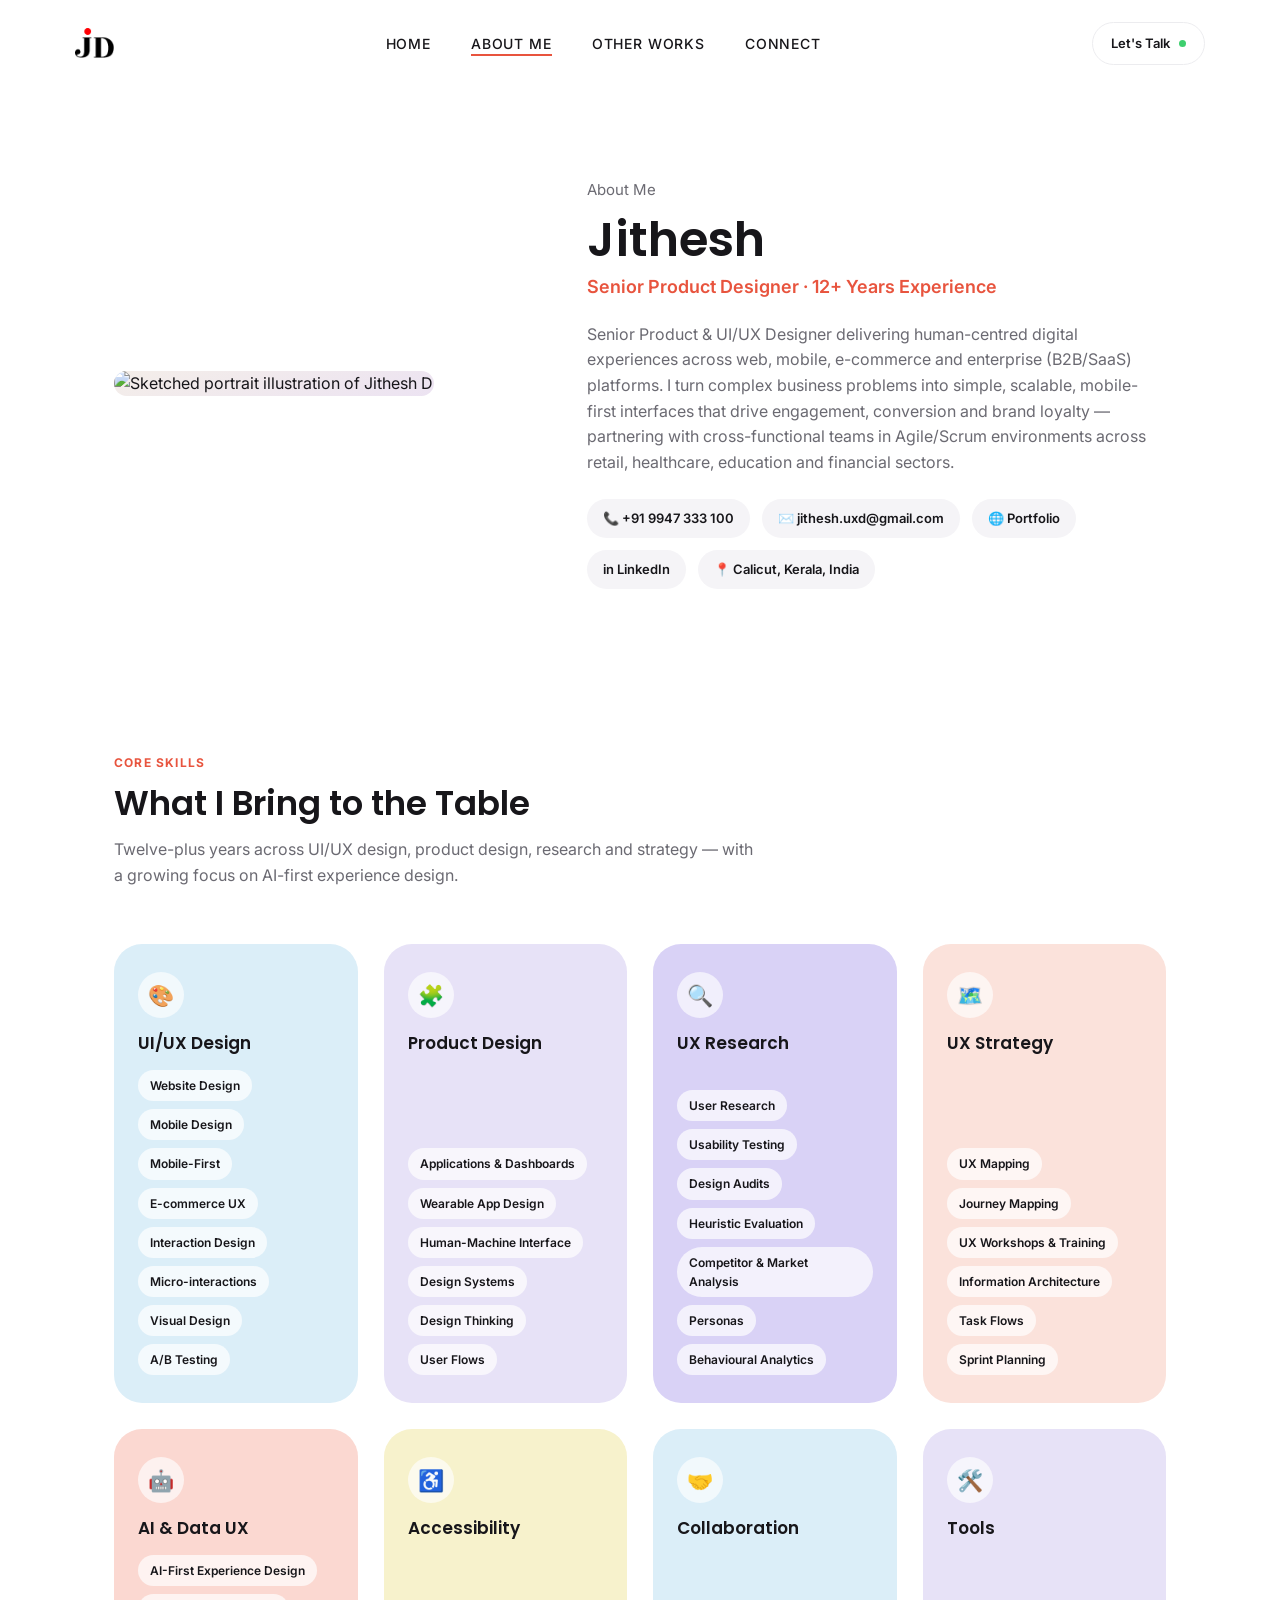
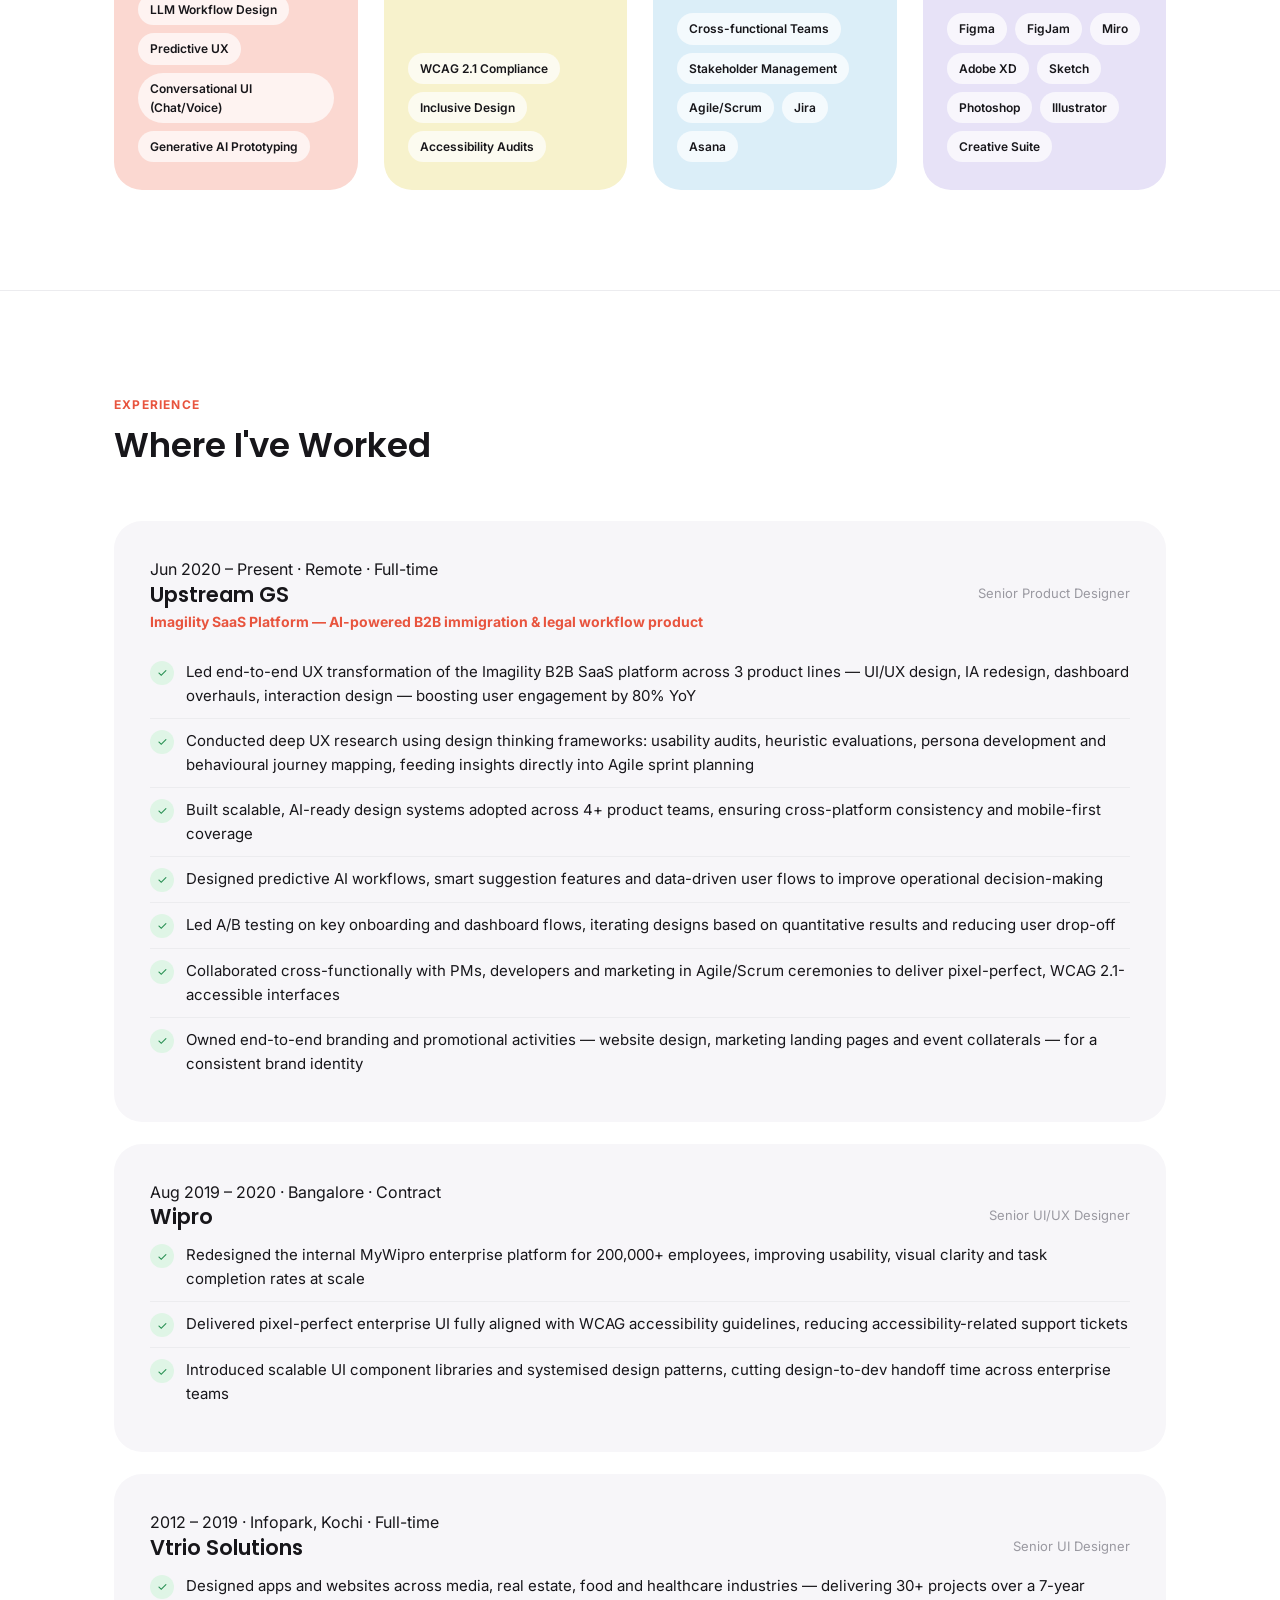
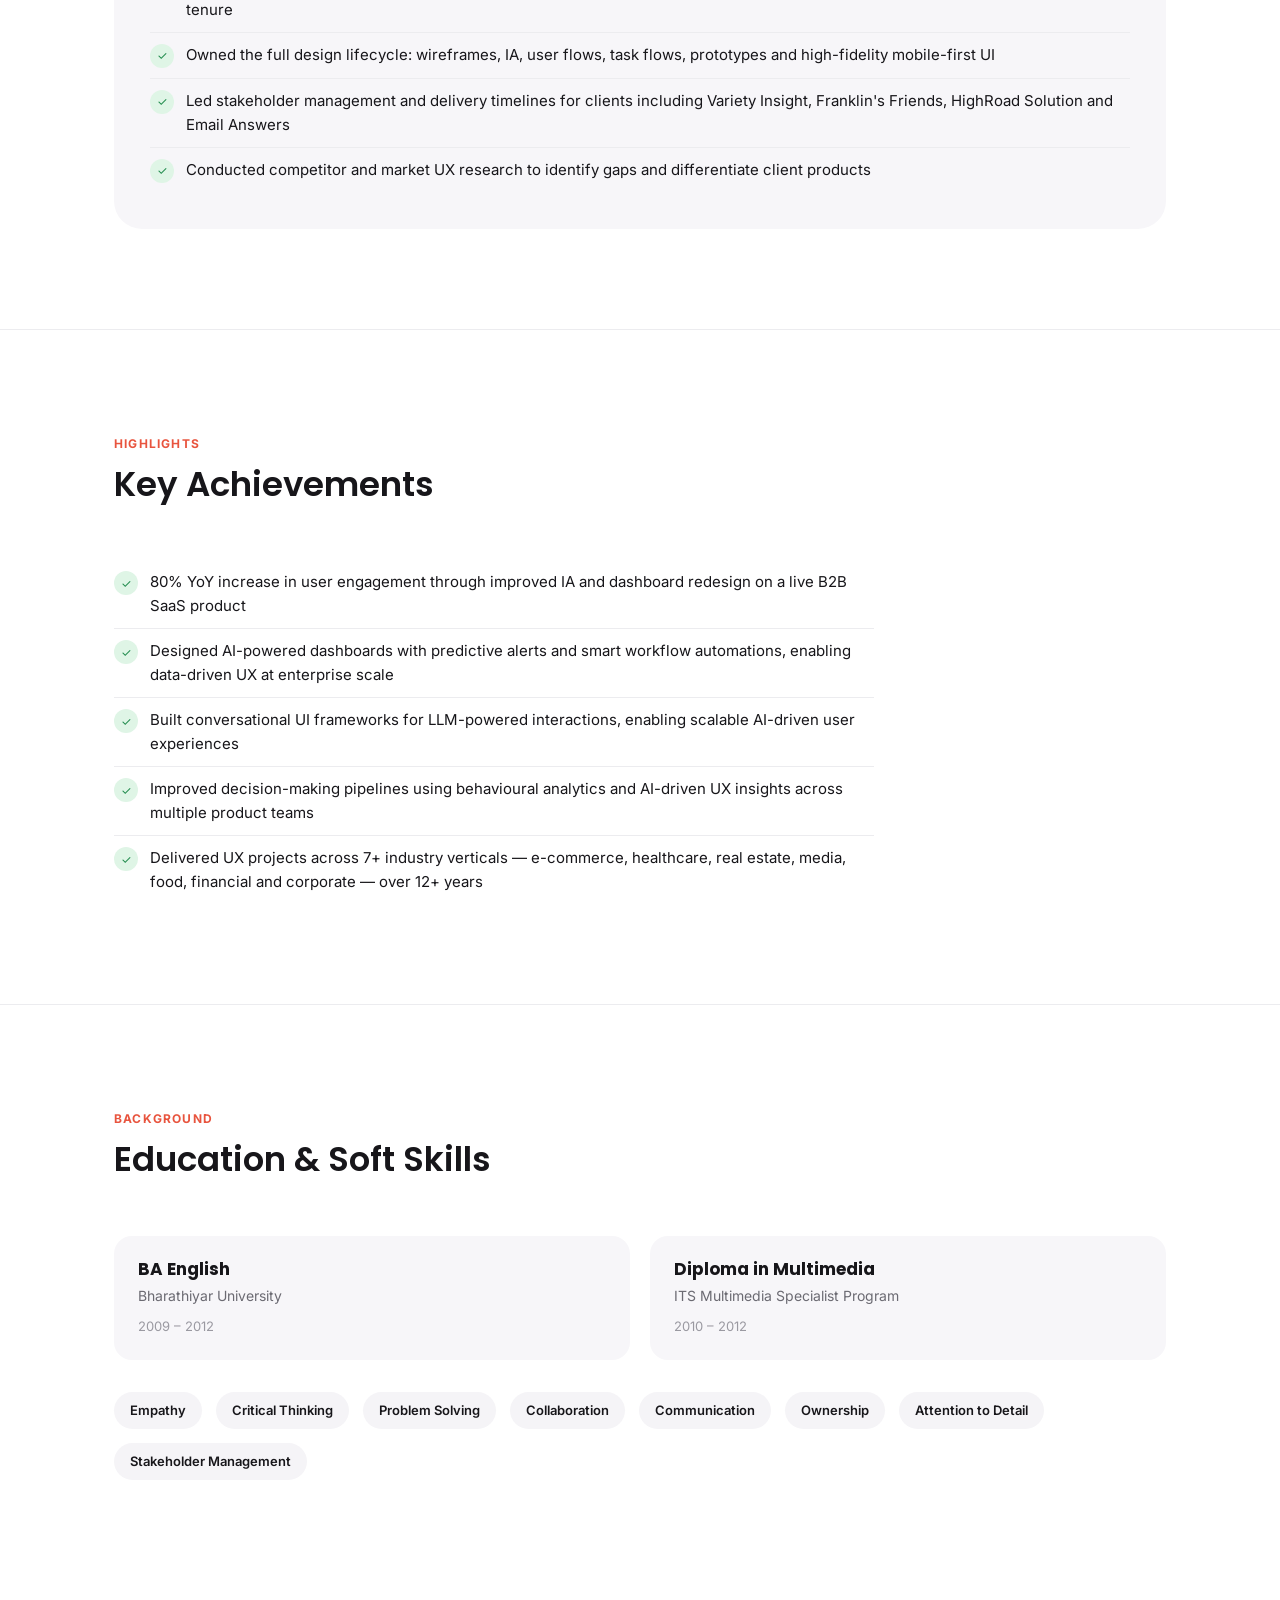
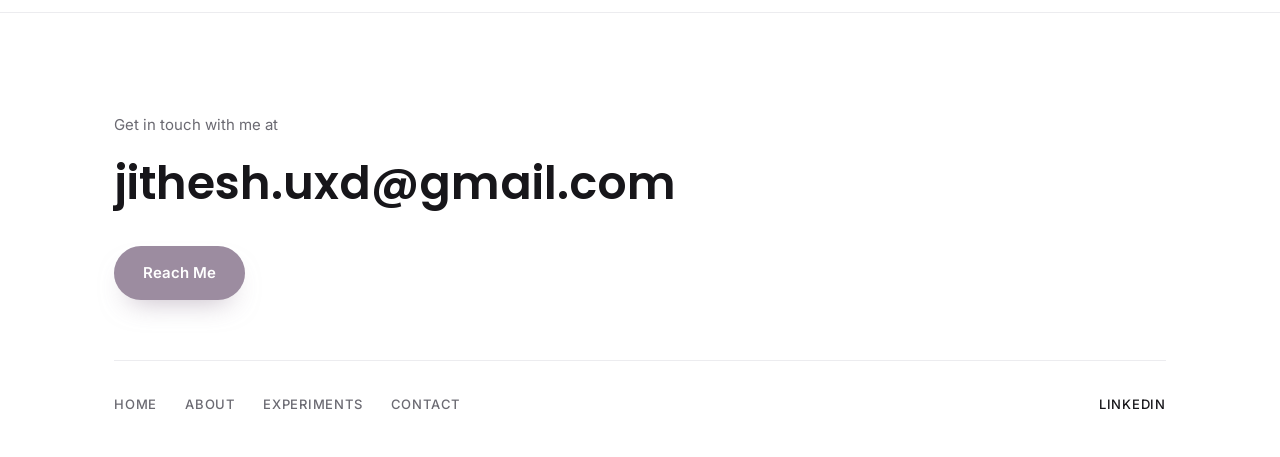
==== about.html @ ae7c5e62 "Add files via upload" ====
<!DOCTYPE html>
<html lang="en">
<head>
<meta charset="UTF-8">
<meta name="viewport" content="width=device-width, initial-scale=1.0">
<title>About Me — Jithesh D, Senior Product Designer</title>
<meta name="description" content="Jithesh D is a Senior Product & UI/UX Designer with 12+ years of experience across web, mobile, e-commerce and enterprise B2B/SaaS platforms.">
<link rel="stylesheet" href="css/style.css">
</head>
<body>

<header class="site-header">
  <div class="container header-inner">
    <a href="index.html" class="logo"><img src="images/logo.png" alt="JD — Jithesh D logo"></a>

  <nav aria-label="Primary">
      <ul class="nav-list">
        <li><a href="index.html">Home</a></li>
        <li><a href="about.html">About Me</a></li>
        <li><a href="other-projects.html">Other Works</a></li>
        <li><a href="contact.html">Connect</a></li>
      </ul>
    </nav>

    <div class="header-actions">
      <a href="index.html#contact" class="btn-talk">Let's Talk <span class="status-dot" aria-hidden="true"></span></a>
      <button class="nav-toggle" aria-label="Toggle menu" aria-expanded="false">
        <span></span><span></span><span></span>
      </button>
    </div>
  </div>
</header>

<main>

  <!-- About hero -->
  <section class="about-hero">
    <div class="container about-hero__inner">
      <div class="about-portrait reveal">
        <img src="https://i.postimg.cc/P5wJ7W6H/hero-bg.png" alt="Sketched portrait illustration of Jithesh D">
      </div>

      <div class="reveal">
        <p class="about-eyebrow">About Me</p>
        <h1 class="about-name">Jithesh</h1>
        <p class="about-role">Senior Product Designer · 12+ Years Experience</p>
        <p class="about-summary">Senior Product &amp; UI/UX Designer delivering human-centred digital experiences across web, mobile, e-commerce and enterprise (B2B/SaaS) platforms. I turn complex business problems into simple, scalable, mobile-first interfaces that drive engagement, conversion and brand loyalty — partnering with cross-functional teams in Agile/Scrum environments across retail, healthcare, education and financial sectors.</p>

        <div class="contact-pills">
          <a href="tel:+919947333100">📞 +91 9947 333 100</a>
          <a href="mailto:jithesh.uxd@gmail.com">✉️ jithesh.uxd@gmail.com</a>
          <a href="https://jitheshuxd.myportfolio.com" target="_blank" rel="noopener">🌐 Portfolio</a>
          <a href="https://linkedin.com/in/jithesh-product-designer" target="_blank" rel="noopener">in LinkedIn</a>
          <span>📍 Calicut, Kerala, India</span>
        </div>
      </div>
    </div>
  </section>

  <!-- Core skills -->
  <section class="section">
    <div class="container">
      <div class="section-head reveal">
        <span class="eyebrow">Core Skills</span>
        <h2 class="section-title">What I Bring to the Table</h2>
        <p class="section-desc">Twelve-plus years across UI/UX design, product design, research and strategy — with a growing focus on AI-first experience design.</p>
      </div>

      <div class="skills-grid reveal">
        <div class="skill-card card-blue">
          <span class="skill-icon" aria-hidden="true">🎨</span>
          <h4>UI/UX Design</h4>
          <ul>
            <li>Website Design</li><li>Mobile Design</li><li>Mobile-First</li><li>E-commerce UX</li><li>Interaction Design</li><li>Micro-interactions</li><li>Visual Design</li><li>A/B Testing</li>
          </ul>
        </div>
        <div class="skill-card card-lavender">
          <span class="skill-icon" aria-hidden="true">🧩</span>
          <h4>Product Design</h4>
          <ul>
            <li>Applications &amp; Dashboards</li><li>Wearable App Design</li><li>Human-Machine Interface</li><li>Design Systems</li><li>Design Thinking</li><li>User Flows</li>
          </ul>
        </div>
        <div class="skill-card card-purple">
          <span class="skill-icon" aria-hidden="true">🔍</span>
          <h4>UX Research</h4>
          <ul>
            <li>User Research</li><li>Usability Testing</li><li>Design Audits</li><li>Heuristic Evaluation</li><li>Competitor &amp; Market Analysis</li><li>Personas</li><li>Behavioural Analytics</li>
          </ul>
        </div>
        <div class="skill-card card-peach">
          <span class="skill-icon" aria-hidden="true">🗺️</span>
          <h4>UX Strategy</h4>
          <ul>
            <li>UX Mapping</li><li>Journey Mapping</li><li>UX Workshops &amp; Training</li><li>Information Architecture</li><li>Task Flows</li><li>Sprint Planning</li>
          </ul>
        </div>
        <div class="skill-card card-salmon">
          <span class="skill-icon" aria-hidden="true">🤖</span>
          <h4>AI &amp; Data UX</h4>
          <ul>
            <li>AI-First Experience Design</li><li>LLM Workflow Design</li><li>Predictive UX</li><li>Conversational UI (Chat/Voice)</li><li>Generative AI Prototyping</li>
          </ul>
        </div>
        <div class="skill-card card-yellow">
          <span class="skill-icon" aria-hidden="true">♿</span>
          <h4>Accessibility</h4>
          <ul>
            <li>WCAG 2.1 Compliance</li><li>Inclusive Design</li><li>Accessibility Audits</li>
          </ul>
        </div>
        <div class="skill-card card-blue">
          <span class="skill-icon" aria-hidden="true">🤝</span>
          <h4>Collaboration</h4>
          <ul>
            <li>Cross-functional Teams</li><li>Stakeholder Management</li><li>Agile/Scrum</li><li>Jira</li><li>Asana</li>
          </ul>
        </div>
        <div class="skill-card card-lavender">
          <span class="skill-icon" aria-hidden="true">🛠️</span>
          <h4>Tools</h4>
          <ul>
            <li>Figma</li><li>FigJam</li><li>Miro</li><li>Adobe XD</li><li>Sketch</li><li>Photoshop</li><li>Illustrator</li><li>Creative Suite</li>
          </ul>
        </div>
      </div>
    </div>
  </section>

  <!-- Experience -->
  <section class="section">
    <div class="container">
      <div class="section-head reveal">
        <span class="eyebrow">Experience</span>
        <h2 class="section-title">Where I've Worked</h2>
      </div>

      <div class="reveal">
        <div class="experience-card">
          <div class="timeline-marker">Jun 2020 – Present · Remote · Full-time</div>
          <div class="exp-header">
            <h3>Upstream GS</h3>
            <span class="exp-meta">Senior Product Designer</span>
          </div>
          <p class="exp-role">Imagility SaaS Platform — AI-powered B2B immigration &amp; legal workflow product</p>
          <ul class="check-list">
            <li>Led end-to-end UX transformation of the Imagility B2B SaaS platform across 3 product lines — UI/UX design, IA redesign, dashboard overhauls, interaction design — boosting user engagement by 80% YoY</li>
            <li>Conducted deep UX research using design thinking frameworks: usability audits, heuristic evaluations, persona development and behavioural journey mapping, feeding insights directly into Agile sprint planning</li>
            <li>Built scalable, AI-ready design systems adopted across 4+ product teams, ensuring cross-platform consistency and mobile-first coverage</li>
            <li>Designed predictive AI workflows, smart suggestion features and data-driven user flows to improve operational decision-making</li>
            <li>Led A/B testing on key onboarding and dashboard flows, iterating designs based on quantitative results and reducing user drop-off</li>
            <li>Collaborated cross-functionally with PMs, developers and marketing in Agile/Scrum ceremonies to deliver pixel-perfect, WCAG 2.1-accessible interfaces</li>
            <li>Owned end-to-end branding and promotional activities — website design, marketing landing pages and event collaterals — for a consistent brand identity</li>
          </ul>
        </div>

        <div class="experience-card">
          <div class="timeline-marker">Aug 2019 – 2020 · Bangalore · Contract</div>
          <div class="exp-header">
            <h3>Wipro</h3>
            <span class="exp-meta">Senior UI/UX Designer</span>
          </div>
          <ul class="check-list">
            <li>Redesigned the internal MyWipro enterprise platform for 200,000+ employees, improving usability, visual clarity and task completion rates at scale</li>
            <li>Delivered pixel-perfect enterprise UI fully aligned with WCAG accessibility guidelines, reducing accessibility-related support tickets</li>
            <li>Introduced scalable UI component libraries and systemised design patterns, cutting design-to-dev handoff time across enterprise teams</li>
          </ul>
        </div>

        <div class="experience-card">
          <div class="timeline-marker">2012 – 2019 · Infopark, Kochi · Full-time</div>
          <div class="exp-header">
            <h3>Vtrio Solutions</h3>
            <span class="exp-meta">Senior UI Designer</span>
          </div>
          <ul class="check-list">
            <li>Designed apps and websites across media, real estate, food and healthcare industries — delivering 30+ projects over a 7-year tenure</li>
            <li>Owned the full design lifecycle: wireframes, IA, user flows, task flows, prototypes and high-fidelity mobile-first UI</li>
            <li>Led stakeholder management and delivery timelines for clients including Variety Insight, Franklin's Friends, HighRoad Solution and Email Answers</li>
            <li>Conducted competitor and market UX research to identify gaps and differentiate client products</li>
          </ul>
        </div>
      </div>
    </div>
  </section>

  <!-- Key achievements -->
  <section class="section">
    <div class="container">
      <div class="section-head reveal">
        <span class="eyebrow">Highlights</span>
        <h2 class="section-title">Key Achievements</h2>
      </div>
      <ul class="check-list reveal" style="max-width:760px;">
        <li>80% YoY increase in user engagement through improved IA and dashboard redesign on a live B2B SaaS product</li>
        <li>Designed AI-powered dashboards with predictive alerts and smart workflow automations, enabling data-driven UX at enterprise scale</li>
        <li>Built conversational UI frameworks for LLM-powered interactions, enabling scalable AI-driven user experiences</li>
        <li>Improved decision-making pipelines using behavioural analytics and AI-driven UX insights across multiple product teams</li>
        <li>Delivered UX projects across 7+ industry verticals — e-commerce, healthcare, real estate, media, food, financial and corporate — over 12+ years</li>
      </ul>
    </div>
  </section>

  <!-- Education & soft skills -->
  <section class="section">
    <div class="container">
      <div class="section-head reveal">
        <span class="eyebrow">Background</span>
        <h2 class="section-title">Education &amp; Soft Skills</h2>
      </div>

      <div class="education-grid reveal">
        <div class="education-card">
          <h4>BA English</h4>
          <p>Bharathiyar University</p>
          <span class="exp-meta">2009 – 2012</span>
        </div>
        <div class="education-card">
          <h4>Diploma in Multimedia</h4>
          <p>ITS Multimedia Specialist Program</p>
          <span class="exp-meta">2010 – 2012</span>
        </div>
      </div>

      <div class="pill-row reveal" style="margin-top:32px;">
        <span class="pill">Empathy</span>
        <span class="pill">Critical Thinking</span>
        <span class="pill">Problem Solving</span>
        <span class="pill">Collaboration</span>
        <span class="pill">Communication</span>
        <span class="pill">Ownership</span>
        <span class="pill">Attention to Detail</span>
        <span class="pill">Stakeholder Management</span>
      </div>
    </div>
  </section>

</main>

<footer class="site-footer" id="contact">
  <div class="container">
    <div class="footer-cta reveal">
      <p class="kicker">Get in touch with me at</p>
      <p class="email">jithesh.uxd@gmail.com</p>
      <a href="mailto:jithesh.uxd@gmail.com" class="btn btn-primary">Reach Me</a>
    </div>
    <div class="footer-bottom">
      <nav aria-label="Footer">
        <ul class="footer-nav">
          <li><a href="index.html">Home</a></li>
          <li><a href="about.html">About</a></li>
          <li><a href="index.html#work">Experiments</a></li>
          <li><a href="index.html#contact">Contact</a></li>
        </ul>
      </nav>
      <a href="https://linkedin.com/in/jithesh-product-designer" target="_blank" rel="noopener" class="footer-nav"><span style="text-transform:uppercase;font-size:13px;font-weight:500;letter-spacing:.06em;">LinkedIn</span></a>
    </div>
  </div>
</footer>

<button class="back-to-top" aria-label="Back to top">
  <svg width="18" height="18" viewBox="0 0 24 24" fill="none"><path d="M12 19V5M12 5L5 12M12 5L19 12" stroke="currentColor" stroke-width="2" stroke-linecap="round" stroke-linejoin="round"/></svg>
</button>

<script src="js/script.js"></script>
</body>
</html>
---- css/style.css ----
/* ==========================================================================
   Jithesh D — Portfolio
   Common stylesheet (shared across all pages)
   ========================================================================== */

@import url('https://fonts.googleapis.com/css2?family=Poppins:wght@400;500;600;700&family=Inter:wght@400;500;600;700&family=Playfair+Display:wght@600;700&display=swap');

/* ---------- Tokens ---------- */
:root {
  --color-bg: #ffffff;
  --color-text: #17161a;
  --color-text-soft: #6b6a72;
  --color-text-faint: #9a99a1;
  --color-accent: #e8543e;
  --color-mauve: #9c8ca0;
  --color-mauve-dark: #7f7085;
  --color-border: #ececef;

  --card-blue: #dbeef8;
  --card-lavender: #e7e2f7;
  --card-purple: #d9d2f6;
  --card-peach: #fbe2db;
  --card-salmon: #fbd8d1;
  --card-yellow: #f7f2cc;

  --font-display: 'Poppins', sans-serif;
  --font-body: 'Inter', sans-serif;
  --font-serif: 'Playfair Display', serif;

  --radius-lg: 28px;
  --radius-md: 18px;
  --radius-sm: 10px;
  --radius-pill: 999px;

  --container: 1180px;
  --gutter: clamp(20px, 5vw, 64px);

  --shadow-card: 0 20px 40px -24px rgba(23, 22, 26, 0.18);
}

/* ---------- Reset ---------- */
* , *::before, *::after { box-sizing: border-box; }
html { scroll-behavior: smooth; }

body {
  margin: 0;
  background: var(--color-bg);
  color: var(--color-text);
  font-family: var(--font-body);
  font-size: 16px;
  line-height: 1.6;
  -webkit-font-smoothing: antialiased;
}

img { max-width: 100%; display: block; }
a { color: inherit; text-decoration: none; }
ul { list-style: none; margin: 0; padding: 0; }
h1, h2, h3, h4 { font-family: var(--font-display); margin: 0; line-height: 1.15; }
p { margin: 0; }
button { font: inherit; cursor: pointer; }

:focus-visible {
  outline: 2px solid var(--color-accent);
  outline-offset: 3px;
}

@media (prefers-reduced-motion: reduce) {
  * { animation-duration: 0.01ms !important; animation-iteration-count: 1 !important; transition-duration: 0.01ms !important; scroll-behavior: auto !important; }
}

.container {
  width: 100%;
  max-width: var(--container);
  margin: 0 auto;
  padding: 0 var(--gutter);
}

.site-header .container,
.hero .container {
  max-width: 100%;
/*  padding: 0 75px;*/
}

@media (min-width: 1441px) {
  .site-header .container,
.hero .container {
    max-width: 1440px;
    margin-left: auto;
    margin-right: auto;
  }
}

.reveal {
  opacity: 0;
  transform: translateY(24px);
  transition: opacity 0.6s ease, transform 0.6s ease;
}
.reveal.is-visible {
  opacity: 1;
  transform: translateY(0);
}

/* ---------- Header ---------- */
.site-header {
  position: sticky;
  top: 0;
  z-index: 100;
  background: rgba(255, 255, 255, 0.85);
  backdrop-filter: blur(10px);
  border-bottom: 1px solid transparent;
  transition: border-color 0.3s ease, box-shadow 0.3s ease;
  padding: 0 75px;
}
.site-header.is-scrolled {
  border-color: var(--color-border);
  box-shadow: 0 8px 24px -20px rgba(0,0,0,0.35);
}

.header-inner {
  display: grid;
  grid-template-columns: auto 1fr auto;
  align-items: center;
  gap: 24px;
  padding: 22px 0;
}
.header-inner nav { justify-self: center; }

.logo {
  font-family: var(--font-display);
  font-weight: 700;
  font-size: 22px;
  letter-spacing: 0.02em;
  display: inline-flex;
  align-items: center;
}
.logo .dot { color: var(--color-accent); }
.logo img { height: 30px; width: auto; display: block; }

.header-actions {
  display: flex;
  align-items: center;
  gap: clamp(20px, 3vw, 32px);
  justify-self: end;
}

.btn-talk {
  display: inline-flex;
  align-items: center;
  gap: 9px;
  padding: 10px 18px;
  border-radius: var(--radius-pill);
  border: 1px solid var(--color-border);
  font-size: 13px;
  font-weight: 600;
  color: var(--color-text);
  transition: border-color 0.2s ease, box-shadow 0.2s ease;
}
.btn-talk:hover { border-color: var(--color-text); box-shadow: 0 8px 18px -14px rgba(0,0,0,0.4); }
.status-dot {
  width: 7px;
  height: 7px;
  border-radius: 50%;
  background: #3ecf6e;
  display: inline-block;
}

.nav-list {
  display: flex;
  gap: 40px;
}
.nav-list a {
  font-size: 14px;
  font-weight: 500;
  letter-spacing: 0.06em;
  text-transform: uppercase;
  color: var(--color-text);
  position: relative;
  padding-bottom: 4px;
}
.nav-list a::after {
  content: '';
  position: absolute;
  left: 0; right: 100%;
  bottom: 0;
  height: 2px;
  background: var(--color-accent);
  transition: right 0.25s ease;
}
.nav-list a:hover::after,
.nav-list a.is-active::after {
  right: 0;
}

.nav-toggle {
  display: none;
  width: 40px;
  height: 40px;
  border: none;
  background: none;
  position: relative;
  z-index: 210;
}
.nav-toggle span {
  position: absolute;
  left: 8px;
  right: 8px;
  height: 2px;
  background: var(--color-text);
  transition: transform 0.25s ease, opacity 0.25s ease, top 0.25s ease;
}
.nav-toggle span:nth-child(1) { top: 14px; }
.nav-toggle span:nth-child(2) { top: 20px; }
.nav-toggle span:nth-child(3) { top: 26px; }
.nav-toggle.is-open span:nth-child(1) { top: 20px; transform: rotate(45deg); }
.nav-toggle.is-open span:nth-child(2) { opacity: 0; }
.nav-toggle.is-open span:nth-child(3) { top: 20px; transform: rotate(-45deg); }

/* ---------- Buttons ---------- */
.btn {
  display: inline-flex;
  align-items: center;
  gap: 10px;
  padding: 14px 28px;
  border-radius: var(--radius-pill);
  font-weight: 600;
  font-size: 15px;
  border: 1px solid transparent;
  transition: transform 0.2s ease, background 0.2s ease, box-shadow 0.2s ease;
}
.btn:hover { transform: translateY(-2px); }

.btn-primary {
  background: var(--color-mauve);
  color: #fff;
  box-shadow: 0 14px 28px -14px rgba(156, 140, 160, 0.65);
}
.btn-primary:hover { background: var(--color-mauve-dark); }

.btn-ghost {
  border-color: var(--color-text);
  color: var(--color-text);
}
.btn-ghost:hover { background: var(--color-text); color: #fff; }

.link-arrow {
  display: inline-flex;
  align-items: center;
  gap: 8px;
  font-weight: 600;
  font-size: 15px;
  color: var(--color-text);
}
.link-arrow svg { transition: transform 0.2s ease; }
.link-arrow:hover svg { transform: translateX(4px); }

.icon-circle {
  width: 46px;
  height: 46px;
  border-radius: 50%;
  border: 1px solid var(--color-text);
  display: inline-flex;
  align-items: center;
  justify-content: center;
  flex-shrink: 0;
}

/* ---------- Hero ---------- */
.hero {
  padding: clamp(30px, 6vw, 60px) 0 clamp(50px, 8vw, 900px);
}
.hero-inner {
  display: grid;
/*  grid-template-columns: 1.25fr 1fr;*/
  grid-template-columns: 1.70fr 1fr;
  gap: clamp(24px, 5vw, 60px);
  align-items: center;
}
.hero-ledt{

  margin-top: 60px;
}
.hero-title {
  font-family: var(--font-serif);
  font-size: clamp(38px, 6vw, 96px);
  font-weight: 700;
  line-height: 1.05;
  letter-spacing: -0.01em;
  color: #6B7280;
}
.hero-title .accent { color: var(--color-accent); }
.hero-lead {
  margin-top: 26px;
  color: var(--color-text);
  font-weight: 400;
  font-size: clamp(18px, 2.2vw, 16px);
  line-height: 1.4;
  max-width: 52ch;
}

.hero-lead-sub {
  margin-top: 26px;
  color: var(--color-text);
  font-weight: 400;
  font-size: clamp(18px, 2.2vw, 14px);
  line-height: 1.4;
  max-width: 52ch;
}

.hero-subtitle {
  margin-top: 16px;
  color: var(--color-text-soft);
  font-size: 15px;
  max-width: 52ch;
}
.hero-cta {
  margin-top: 34px;
  display: inline-flex;
  align-items: center;
  gap: 16px;
  font-weight: 500;
}
.hero-portrait {
  display: flex;
  justify-content: center;
}
.hero-portrait img {
  width: 100%;
  max-width: 420px;
  height: auto;
  object-fit: contain;
  filter: drop-shadow(0 24px 40px rgba(23, 22, 26, 0.12));
}

/*marque */





/* ---------- Project Grid ---------- */
.work {
  padding-bottom: clamp(60px, 10vw, 120px);
}
.project-grid {
  display: grid;
  grid-template-columns: repeat(2, 1fr);
  gap: clamp(20px, 3vw, 32px);
}
.project-card {
  border-radius: var(--radius-md);
  padding: clamp(28px, 3.4vw, 40px) clamp(28px, 3.4vw, 40px) 0;
  display: flex;
  flex-direction: column;
  overflow: hidden;
}
.project-card__body { padding-bottom: 26px; }
.project-card__eyebrow {
  font-size: 12px;
  font-weight: 600;
  letter-spacing: 0.08em;
  text-transform: uppercase;
  color: var(--color-text-soft);
  margin-bottom: 10px;
  display: block;
}
.project-card h3 {
  font-size: 26px;
  font-weight: 600;
  margin-bottom: 12px;
}
.project-card p {
  color: var(--color-text-soft);
  font-size: 15px;
  max-width: 42ch;
  margin-bottom: 18px;
}
.project-card__media {
  border-radius: var(--radius-md) var(--radius-md) 0 0;
  overflow: hidden;
  margin-top: auto;
/*  background: #fff;*/
  box-shadow: var(--shadow-card);
  aspect-ratio: 16 / 11;


}
.project-card__media img { /*width: 100%;*/ height: 100%; object-fit: cover; object-position: top; object-position: center;}
.project-card__media.is-illustration { display: flex; align-items: center; justify-content: center; box-shadow: none; background: none; }
.project-card__media.is-illustration svg { width: 78%; height: 78%; }

.card-blue { background: var(--card-blue); }
.card-lavender { background: var(--card-lavender); }
.card-purple { background: var(--card-purple); }
.card-peach { background: var(--card-peach); }
.card-salmon { background: var(--card-salmon); }
.card-yellow { background: var(--card-yellow); }
.card-co { background: #e1e1e1; }

.card-green { background: #E9FDF3; }

.project-card--wide { grid-column: 1 / -1; }

/* ---------- Contact / Footer ---------- */
.site-footer {
  padding: clamp(50px, 9vw, 100px) 0 40px;
  border-top: 1px solid var(--color-border);
}
.footer-cta {
  text-align: left;
  margin-bottom: 60px;
}
.footer-cta .kicker {
  color: var(--color-text-soft);
  font-size: 15px;
  margin-bottom: 10px;
}
.footer-cta .email {
  font-family: var(--font-display);
  font-size: clamp(28px, 5vw, 46px);
  font-weight: 600;
  margin-bottom: 26px;
  word-break: break-word;
}
.footer-bottom {
  display: flex;
  align-items: center;
  justify-content: space-between;
  flex-wrap: wrap;
  gap: 16px;
  padding-top: 30px;
  border-top: 1px solid var(--color-border);
}
.footer-nav {
  display: flex;
  gap: 28px;
  flex-wrap: wrap;
}
.footer-nav a {
  font-size: 13px;
  font-weight: 500;
  letter-spacing: 0.06em;
  text-transform: uppercase;
  color: var(--color-text-soft);
}
.footer-nav a:hover { color: var(--color-text); }

/* ---------- Back to top ---------- */
.back-to-top {
  position: fixed;
  right: 24px;
  bottom: 24px;
  width: 46px;
  height: 46px;
  border-radius: 50%;
  background: var(--color-text);
  color: #fff;
  display: flex;
  align-items: center;
  justify-content: center;
  border: none;
  opacity: 0;
  pointer-events: none;
  transform: translateY(10px);
  transition: opacity 0.25s ease, transform 0.25s ease;
  z-index: 90;
}
.back-to-top.is-visible { opacity: 1; pointer-events: auto; transform: translateY(0); }

/* ---------- Case study shared blocks ---------- */
.case-hero {
  padding: clamp(36px, 7vw, 70px) 0 0;
}
.case-hero__meta {
  display: flex;
  justify-content: space-between;
  align-items: flex-start;
  gap: 20px;
  flex-wrap: wrap;
}
.case-hero__tag {
  font-size: 13px;
  color: var(--color-text-soft);
  text-align: right;
  max-width: 220px;
}
.case-title {
  margin-top: 26px;
  font-size: clamp(28px, 5vw, 44px);
  font-weight: 600;
  max-width: 16ch;
}
.case-subtitle {
  margin-top: 4px;
  font-size: clamp(18px, 2.6vw, 24px);
  font-weight: 500;
  color: var(--color-text-soft);
  max-width: 24ch;
}
.case-intro {
  margin-top: 26px;
  display: grid;
  grid-template-columns: 1.4fr 1fr;
  gap: 40px;
  padding-bottom: 40px;
  border-bottom: 1px solid var(--color-border);
}
.case-intro p { color: var(--color-text-soft); font-size: 16px; }
.case-facts dt {
  font-size: 12px;
  text-transform: uppercase;
  letter-spacing: 0.06em;
  color: var(--color-text-faint);
  margin-top: 18px;
}
.case-facts dt:first-child { margin-top: 0; }
.case-facts dd {
  margin: 6px 0 0;
  font-size: 15px;
  font-weight: 500;
}

.case-hero__image {
  margin-top: 40px;
  border-radius: var(--radius-lg);
  overflow: hidden;
  box-shadow: var(--shadow-card);
}

.section {
  padding: clamp(50px, 9vw, 100px) 0;
}
.section + .section { border-top: 1px solid var(--color-border); }
.section-head {
  max-width: 640px;
  margin-bottom: clamp(32px, 5vw, 56px);
}
.eyebrow {
  display: inline-block;
  font-size: 12px;
  font-weight: 700;
  letter-spacing: 0.1em;
  text-transform: uppercase;
  color: var(--color-accent);
  margin-bottom: 12px;
}
.section-title {
  font-size: clamp(24px, 3.4vw, 34px);
  font-weight: 600;
}
.section-title span { color: var(--color-accent); }
.section-desc {
  margin-top: 14px;
  color: var(--color-text-soft);
  font-size: 16px;
}

.pill-row {
  display: flex;
  gap: 14px;
  flex-wrap: wrap;
  margin-bottom: 32px;
}
.pill {
  display: inline-flex;
  align-items: center;
  gap: 8px;
  padding: 8px 16px;
  border-radius: var(--radius-pill);
  background: #f5f4f7;
  font-size: 13px;
  font-weight: 600;
}

.stat-grid {
  display: grid;
  grid-template-columns: repeat(3, 1fr);
  gap: 20px;
}
.stat-card {
  border-radius: var(--radius-md);
  padding: 26px;
  background: #f7f6f9;
}
.stat-card .value {
  font-family: var(--font-display);
  font-size: clamp(26px, 3.4vw, 34px);
  font-weight: 700;
}
.stat-card .label {
  margin-top: 8px;
  font-size: 13px;
  color: var(--color-text-soft);
}

.check-list li, .cross-list li {
  display: flex;
  align-items: flex-start;
  gap: 12px;
  font-size: 15px;
  padding: 10px 0;
  border-bottom: 1px solid var(--color-border);
}
.check-list li:last-child, .cross-list li:last-child { border-bottom: none; }
.check-list li::before {
  content: '\2713';
  flex-shrink: 0;
  width: 24px; height: 24px;
  border-radius: 50%;
  background: #dff5e6;
  color: #1f8a4c;
  font-size: 12px;
  display: flex; align-items: center; justify-content: center;
  margin-top: 1px;
}
.cross-list li::before {
  content: '\2715';
  flex-shrink: 0;
  width: 24px; height: 24px;
  border-radius: 50%;
  background: #fbe3e0;
  color: var(--color-accent);
  font-size: 11px;
  display: flex; align-items: center; justify-content: center;
  margin-top: 1px;
}

.persona-grid {
  display: grid;
  grid-template-columns: repeat(3, 1fr);
  gap: 22px;
}
.persona-card {
  border-radius: var(--radius-md);
  padding: 26px;
  background: #f7f6f9;
}
.persona-card h4 { font-size: 18px; margin-bottom: 14px; }
.persona-card h5 {
  font-size: 12px;
  text-transform: uppercase;
  letter-spacing: 0.05em;
  color: var(--color-text-faint);
  margin: 14px 0 6px;
  font-family: var(--font-body);
  font-weight: 700;
}
.persona-card p { font-size: 14px; color: var(--color-text-soft); }

.media-frame {
  /*border-radius: var(--radius-md);*/
  overflow: hidden;
  box-shadow: var(--shadow-card);
  margin-top: 10px;
}

.two-col {
  display: grid;
  grid-template-columns: 1fr 1fr;
  gap: 40px;
}

.ia-grid {
  display: grid;
  grid-template-columns: repeat(3, 1fr);
  gap: 22px;
}
.ia-card {
  border-radius: var(--radius-md);
  background: #f7f6f9;
  padding: 22px;
}
.ia-card h4 { font-size: 16px; margin-bottom: 14px; }
.ia-card ul { display: flex; flex-direction: column; gap: 8px; }
.ia-card li {
  font-size: 13px;
  background: #fff;
  border-radius: var(--radius-sm);
  padding: 8px 12px;
  color: var(--color-text-soft);
}

.gallery-grid {
  display: grid;
  grid-template-columns: repeat(3, 1fr);
  gap: 20px;
}

table.roi-table {
  width: 100%;
  border-collapse: collapse;
  font-size: 15px;
}
table.roi-table th, table.roi-table td {
  text-align: left;
  padding: 16px 14px;
  border-bottom: 1px solid var(--color-border);
}
table.roi-table th {
  font-size: 12px;
  text-transform: uppercase;
  letter-spacing: 0.05em;
  color: var(--color-text-faint);
  font-weight: 700;
}
table.roi-table td.result { color: #1f8a4c; font-weight: 700; }
.table-wrap { overflow-x: auto; }

.credits-grid {
  display: grid;
  grid-template-columns: repeat(3, 1fr);
  gap: 24px;
}
.credits-grid dt {
  font-size: 12px;
  text-transform: uppercase;
  color: var(--color-text-faint);
  margin-bottom: 6px;
}
.credits-grid dd { margin: 0; font-weight: 500; }

.thanks-block {
  text-align: center;
  padding: clamp(50px, 9vw, 90px) 0;
}
.thanks-block h2 { font-size: clamp(26px, 4vw, 38px); margin-bottom: 10px; }
.thanks-block p { color: var(--color-text-soft); }

/* ---------- About page ---------- */
.about-hero {
  padding: clamp(40px, 8vw, 90px) 0 clamp(30px, 6vw, 60px);
}
.about-hero__inner {
  display: grid;
  grid-template-columns: 1fr 1.4fr;
  gap: clamp(24px, 5vw, 60px);
  align-items: center;
}
.about-portrait {
  border-radius: var(--radius-lg);
  overflow: hidden;
  background: linear-gradient(160deg, #f4eee9, #ece3f2);
  max-width: 320px;
}
.about-eyebrow { color: var(--color-text-soft); font-size: 15px; margin-bottom: 10px; }
.about-name {
  font-size: clamp(30px, 4.6vw, 48px);
  font-weight: 600;
}
.about-role { color: var(--color-accent); font-weight: 600; font-size: 18px; margin-top: 6px; }
.about-summary { margin-top: 20px; color: var(--color-text-soft); font-size: 16px; max-width: 60ch; }

.contact-pills {
  display: flex;
  flex-wrap: wrap;
  gap: 12px;
  margin-top: 24px;
}
.contact-pills a, .contact-pills span {
  display: inline-flex;
  align-items: center;
  gap: 8px;
  padding: 9px 16px;
  border-radius: var(--radius-pill);
  background: #f5f4f7;
  font-size: 13px;
  font-weight: 600;
}
.contact-pills a:hover { background: var(--color-text); color: #fff; }

.skills-grid {
  display: grid;
  grid-template-columns: repeat(4, 1fr);
  gap: clamp(18px, 3vw, 26px);
}
.skill-card {
  border-radius: var(--radius-lg);
  padding: 28px 24px;
  display: flex;
  flex-direction: column;
  gap: 16px;
  transition: transform 0.25s ease, box-shadow 0.25s ease;
}
.skill-card:hover {
  transform: translateY(-6px);
  box-shadow: var(--shadow-card);
}
.skill-card .skill-icon {
  width: 46px;
  height: 46px;
  border-radius: 50%;
  background: rgba(255, 255, 255, 0.65);
  display: flex;
  align-items: center;
  justify-content: center;
  font-size: 21px;
}
.skill-card h4 { font-size: 17px; font-weight: 600; }
.skill-card ul { display: flex; flex-wrap: wrap; gap: 8px; margin-top: auto; }
.skill-card li {
  font-size: 12px;
  font-weight: 600;
  background: rgba(255, 255, 255, 0.7);
  border-radius: var(--radius-pill);
  padding: 6px 12px;
  color: var(--color-text);
}

.experience-card {
  border-radius: var(--radius-lg);
  background: #f7f6f9;
  padding: clamp(24px, 3.4vw, 36px);
  margin-bottom: 22px;
}
.experience-card:last-child { margin-bottom: 0; }
.exp-header {
  display: flex;
  justify-content: space-between;
  align-items: flex-start;
  flex-wrap: wrap;
  gap: 10px;
  margin-bottom: 4px;
}
.exp-header h3 { font-size: 21px; font-weight: 600; }
.exp-meta { font-size: 13px; color: var(--color-text-faint); white-space: nowrap; }
.exp-role { font-size: 14px; font-weight: 700; color: var(--color-accent); margin-bottom: 16px; }

.education-grid {
  display: grid;
  grid-template-columns: repeat(2, 1fr);
  gap: 20px;
}
.education-card {
  border-radius: var(--radius-md);
  background: #f7f6f9;
  padding: 24px;
}
.education-card h4 { font-size: 17px; margin-bottom: 6px; }
.education-card p { font-size: 14px; color: var(--color-text-soft); }
.education-card .exp-meta { display: block; margin-top: 8px; }

/* ---------- Liquid ERP case study ---------- */
:root {
  --color-navy: #14123a;
}

.erp-hero {
  position: relative;
  min-height: clamp(360px, 55vw, 520px);
  display: flex;
  align-items: flex-end;
  background-color: var(--color-navy);
  background-size: cover;
  background-position: center;
  color: #fff;
}
.erp-hero::before {
  content: '';
  position: absolute;
  inset: 0;
  background: linear-gradient(180deg, rgba(10, 9, 30, 0.15) 0%, rgba(10, 9, 30, 0.65) 100%);
}
.erp-hero__inner {
  position: relative;
  z-index: 1;
  width: 100%;
  padding: 0 var(--gutter) 40px;
  max-width: var(--container);
  margin: 0 auto;
}
.erp-hero h1 {
  font-size: clamp(32px, 5.4vw, 54px);
  font-weight: 700;
}
.erp-hero__tagline {
  margin-top: 10px;
  color: rgba(255, 255, 255, 0.85);
  max-width: 40ch;
  font-size: 15px;
}
.erp-hero__meta {
  display: flex;
  justify-content: space-between;
  align-items: center;
  gap: 16px;
  flex-wrap: wrap;
  margin-top: 56px;
  padding-top: 20px;
  border-top: 1px solid rgba(255, 255, 255, 0.25);
  font-size: 12px;
  font-weight: 600;
  letter-spacing: 0.06em;
  text-transform: uppercase;
  color: rgba(255, 255, 255, 0.85);
}

.erp-intro {
  background: var(--color-navy);
  color: #fff;
  padding: clamp(50px, 9vw, 90px) 0;
}
.erp-intro__grid {
  display: grid;
  grid-template-columns: 1fr 1.1fr;
  gap: clamp(24px, 5vw, 60px);
  align-items: start;
}
.erp-intro h2 { font-size: clamp(24px, 3.4vw, 32px); font-weight: 600; margin-bottom: 22px; }
.erp-intro blockquote {
  margin: 0;
  font-size: 18px;
  font-weight: 500;
  font-style: italic;
  line-height: 1.5;
  border-left: 3px solid var(--color-accent);
  padding-left: 20px;
  color: rgba(255, 255, 255, 0.92);
}
.erp-intro__desc { color: rgba(255, 255, 255, 0.72); font-size: 15px; }
.erp-intro__desc strong { color: #fff; }

.info-card {
  background: #f7f6f9;
  border-radius: var(--radius-md);
  padding: 28px;
}
.info-card h4 { font-size: 17px; margin-bottom: 12px; }
.info-card p { color: var(--color-text-soft); font-size: 14px; }

.process-image {
  border-radius: var(--radius-lg);
  overflow: hidden;
  box-shadow: var(--shadow-card);
}

.compare-table th img { height: 24px; }
.compare-table th, .compare-table td { text-align: center; }
.compare-table th:first-child, .compare-table td:first-child { text-align: left; }
.cell-mark {
  display: inline-flex;
  align-items: center;
  justify-content: center;
  width: 26px;
  height: 26px;
  border-radius: 50%;
  font-size: 11px;
}
.cell-yes { background: #dff5e6; color: #1f8a4c; }
.cell-no { background: #fbe3e0; color: var(--color-accent); }

.empathy-grid {
  display: grid;
  grid-template-columns: 1fr 1fr;
  gap: 22px;
}
.empathy-card {
  background: #f7f6f9;
  border-radius: var(--radius-lg);
  padding: 28px;
}
.empathy-pill {
  display: inline-block;
  background: #2f6fed;
  color: #fff;
  padding: 8px 20px;
  border-radius: var(--radius-pill);
  font-size: 12px;
  font-weight: 700;
  letter-spacing: 0.03em;
  margin-bottom: 18px;
}
.empathy-card ul { display: flex; flex-direction: column; gap: 10px; }
.empathy-card li { font-size: 14px; color: var(--color-text-soft); line-height: 1.5; }

.full-bleed {
  width: 100vw;
  position: relative;
  left: 50%;
  right: 50%;
  margin-left: -50vw;
  margin-right: -50vw;
}
.ui-gallery { display: flex; flex-direction: column; gap: 4px; }
.ui-gallery img { width: 100%; display: block; object-fit: cover; }

/* ---------- Hawa case study ---------- */
.hawa-hero {
  position: relative;
  min-height: clamp(380px, 58vw, 560px);
  display: flex;
  flex-direction: column;
  justify-content: space-between;
  background-color: #0c0c10;
  background-size: cover;
  background-position: center;
  color: #fff;
  padding: 32px 0 0;
}
.hawa-hero::before {
  content: '';
  position: absolute;
  inset: 0;
  background: linear-gradient(180deg, rgba(6, 6, 10, 0.35) 0%, rgba(6, 6, 10, 0.75) 100%);
}
.hawa-hero__inner {
  position: relative;
  z-index: 1;
  width: 100%;
  max-width: var(--container);
  margin: 0 auto;
  padding: 0 var(--gutter);
  display: flex;
  flex-direction: column;
  min-height: clamp(380px, 58vw, 560px);
}
.hawa-hero .logo { color: #fff; }
.hawa-hero__copy { margin-top: 30px; max-width: 420px; }
.hawa-hero h1 {
  font-size: clamp(26px, 4.4vw, 40px);
  font-weight: 700;
  line-height: 1.2;
}
.hawa-hero__copy p {
  margin-top: 10px;
  color: rgba(255, 255, 255, 0.8);
  font-size: 15px;
}
.hawa-hero__meta {
  margin-top: auto;
  padding: 22px 0 30px;
  display: flex;
  gap: clamp(30px, 6vw, 80px);
  flex-wrap: wrap;
  border-top: 1px solid rgba(255, 255, 255, 0.2);
  font-size: 13px;
}
.hawa-hero__meta .meta-label {
  font-size: 11px;
  text-transform: uppercase;
  letter-spacing: 0.08em;
  color: rgba(255, 255, 255, 0.55);
  margin-bottom: 8px;
  display: block;
}
.hawa-hero__meta ul { display: flex; flex-direction: column; gap: 4px; }
.hawa-hero__meta li { color: rgba(255, 255, 255, 0.85); }
.hawa-hero__meta-cols { display: flex; gap: 40px; }

.section-title--center { text-align: center; }
.section-head--center { max-width: 520px; margin-left: auto; margin-right: auto; text-align: center; }

.brainstorm-grid {
  display: grid;
  grid-template-columns: 1fr 1fr;
  gap: 32px 48px;
}
.brainstorm-item { display: flex; gap: 18px; }
.brainstorm-item .num {
  font-family: var(--font-display);
  font-size: 26px;
  font-weight: 700;
  color: var(--color-accent);
  flex-shrink: 0;
}
.brainstorm-item h4 { font-size: 16px; font-weight: 600; margin-bottom: 8px; }
.brainstorm-item p { font-size: 14px; color: var(--color-text-soft); }

.icon-row {
  display: grid;
  grid-template-columns: repeat(3, 1fr);
  gap: 30px;
  text-align: center;
}
.icon-row img { width: 56px; height: 56px; margin: 0 auto 18px; object-fit: contain; }
.icon-row p { font-size: 14px; color: var(--color-text-soft); max-width: 22ch; margin: 0 auto; }

.step-grid {
  display: grid;
  grid-template-columns: repeat(4, 1fr);
  gap: 30px 20px;
}
.step-item { text-align: center; }
.step-num {
  width: 54px;
  height: 54px;
  margin: 0 auto 14px;
  border-radius: 14px;
  background: #f5f4f7;
  display: flex;
  align-items: center;
  justify-content: center;
  font-family: var(--font-display);
  font-weight: 700;
  font-size: 16px;
  color: var(--color-accent);
}
.step-item p { font-size: 13px; color: var(--color-text-soft); max-width: 16ch; margin: 0 auto; }

.two-col-gallery {
  display: grid;
  grid-template-columns: 1fr 1fr;
  gap: 24px;
}
.two-col-gallery .media-frame img { width: 100%; }

.visual-grid {
  display: grid;
  grid-template-columns: repeat(4, 1fr);
  gap: 24px;
}
.visual-grid figure { margin: 0; }
.visual-grid img {
  width: 100%;
  border-radius: var(--radius-md);
  box-shadow: var(--shadow-card);
}
.visual-grid figcaption {
  margin-top: 14px;
  text-align: center;
  font-size: 13px;
  font-weight: 600;
  color: var(--color-text-soft);
}
.visual-grid figure:last-child {
  grid-column: 2 / span 2;
}

/* ---------- Other Projects gallery ---------- */
.gallery-section { padding: clamp(40px, 7vw, 70px) 0; }
.gallery-section + .gallery-section { /*border-top: 1px solid var(--color-border); */}
.gallery-heading {
  font-size: clamp(20px, 2.6vw, 26px);
  font-weight: 600;
  padding-bottom: 14px;
  margin-bottom: clamp(24px, 4vw, 36px);
  border-bottom: 3px solid var(--color-accent);
  display: inline-block;
}

.work-grid-3 {
  display: grid;
  grid-template-columns: repeat(3, 1fr);
  gap: clamp(14px, 2vw, 20px);
}
.work-grid-2 {
  display: grid;
  grid-template-columns: repeat(2, 1fr);
  gap: clamp(14px, 2vw, 20px);
  margin-top: clamp(14px, 2vw, 20px);
}
.work-grid-3 .media-frame,
.work-grid-2 .media-frame {
  margin-top: 0;
  /*aspect-ratio: 4 / 3;*/
}
.work-grid-3 .media-frame img,
.work-grid-2 .media-frame img { width: 100%; height: 100%; object-fit: cover; }

.work-stack {
  display: flex;
  flex-direction: column;
  gap: clamp(18px, 2.6vw, 26px);
}
.work-stack .media-frame img { width: 100%; }

/* ---------- CareBridge case study ---------- */
.cb-hero {
  background: linear-gradient(180deg, #eaf4f1 0%, #ffffff 100%);
}

.phone-card {
  background: #fff;
  border-radius: var(--radius-md);
  padding: 14px 14px 16px;
  box-shadow: var(--shadow-card);
}
.phone-card img { width: 100%; display: block; border-radius: 10px; }
.phone-card figcaption {
  margin-top: 10px;
  text-align: center;
  font-size: 12px;
  font-weight: 600;
  color: var(--color-text-soft);
}

.phone-grid {
  display: grid;
  grid-template-columns: repeat(4, 1fr);
  gap: 22px;
}
.phone-grid--3 { grid-template-columns: repeat(3, 1fr); }

/* ---------- Responsive ---------- */
@media (max-width: 900px) {
  .hero-inner { grid-template-columns: 1fr; }
  .hero-portrait { order: -1; margin: 0 auto; }
  .hero-portrait img { max-width: 260px; }
  .case-intro { grid-template-columns: 1fr; }
  .stat-grid, .persona-grid, .ia-grid, .gallery-grid, .credits-grid { grid-template-columns: 1fr 1fr; }
  .two-col { grid-template-columns: 1fr; }
  .about-hero__inner { grid-template-columns: 1fr; }
  .about-portrait { order: -1; margin: 0 auto; }
  .skills-grid { grid-template-columns: 1fr 1fr; }
  .erp-intro__grid { grid-template-columns: 1fr; }
  .empathy-grid { grid-template-columns: 1fr; }
  .step-grid { grid-template-columns: repeat(2, 1fr); }
  .visual-grid { grid-template-columns: repeat(2, 1fr); }
  .visual-grid figure:last-child { grid-column: auto; }
  .work-grid-3 { grid-template-columns: repeat(2, 1fr); }
  .phone-grid, .phone-grid--3 { grid-template-columns: repeat(2, 1fr); }
}

@media (max-width: 760px) {
  .header-inner { display: flex; justify-content: space-between; }
  .nav-list {
    position: fixed;
    inset: 0 0 0 30%;
    background: #fff;
    flex-direction: column;
    justify-content: center;
    align-items: flex-start;
    gap: 28px;
    padding: 0 32px;
    transform: translateX(100%);
    transition: transform 0.35s ease;
    z-index: 200;
  }
  .nav-list.is-open { transform: translateX(0); }
  .nav-list a { font-size: 18px; }
  .nav-toggle { display: block; }
  .btn-talk { display: none; }
  .project-grid { grid-template-columns: 1fr; }
  .case-hero__meta { flex-direction: column; }
  .case-hero__tag { text-align: left; }
}

@media (max-width: 560px) {
  .stat-grid, .persona-grid, .ia-grid, .gallery-grid, .credits-grid { grid-template-columns: 1fr; }
  .skills-grid, .education-grid { grid-template-columns: 1fr; }
  .exp-header { flex-direction: column; }
  .footer-bottom { flex-direction: column; align-items: flex-start; }
  .erp-hero__meta { flex-direction: column; align-items: flex-start; gap: 6px; }
  .compare-table { font-size: 13px; }
  .brainstorm-grid { grid-template-columns: 1fr; }
  .icon-row { grid-template-columns: 1fr; gap: 26px; }
  .step-grid { grid-template-columns: repeat(2, 1fr); }
  .two-col-gallery { grid-template-columns: 1fr; }
  .visual-grid { grid-template-columns: 1fr; }
  .hawa-hero__meta { flex-direction: column; gap: 20px; }
  .hawa-hero__meta-cols { gap: 24px; }
  .work-grid-3, .work-grid-2 { grid-template-columns: 1fr; }
  .phone-grid, .phone-grid--3 { grid-template-columns: 1fr 1fr; }
}
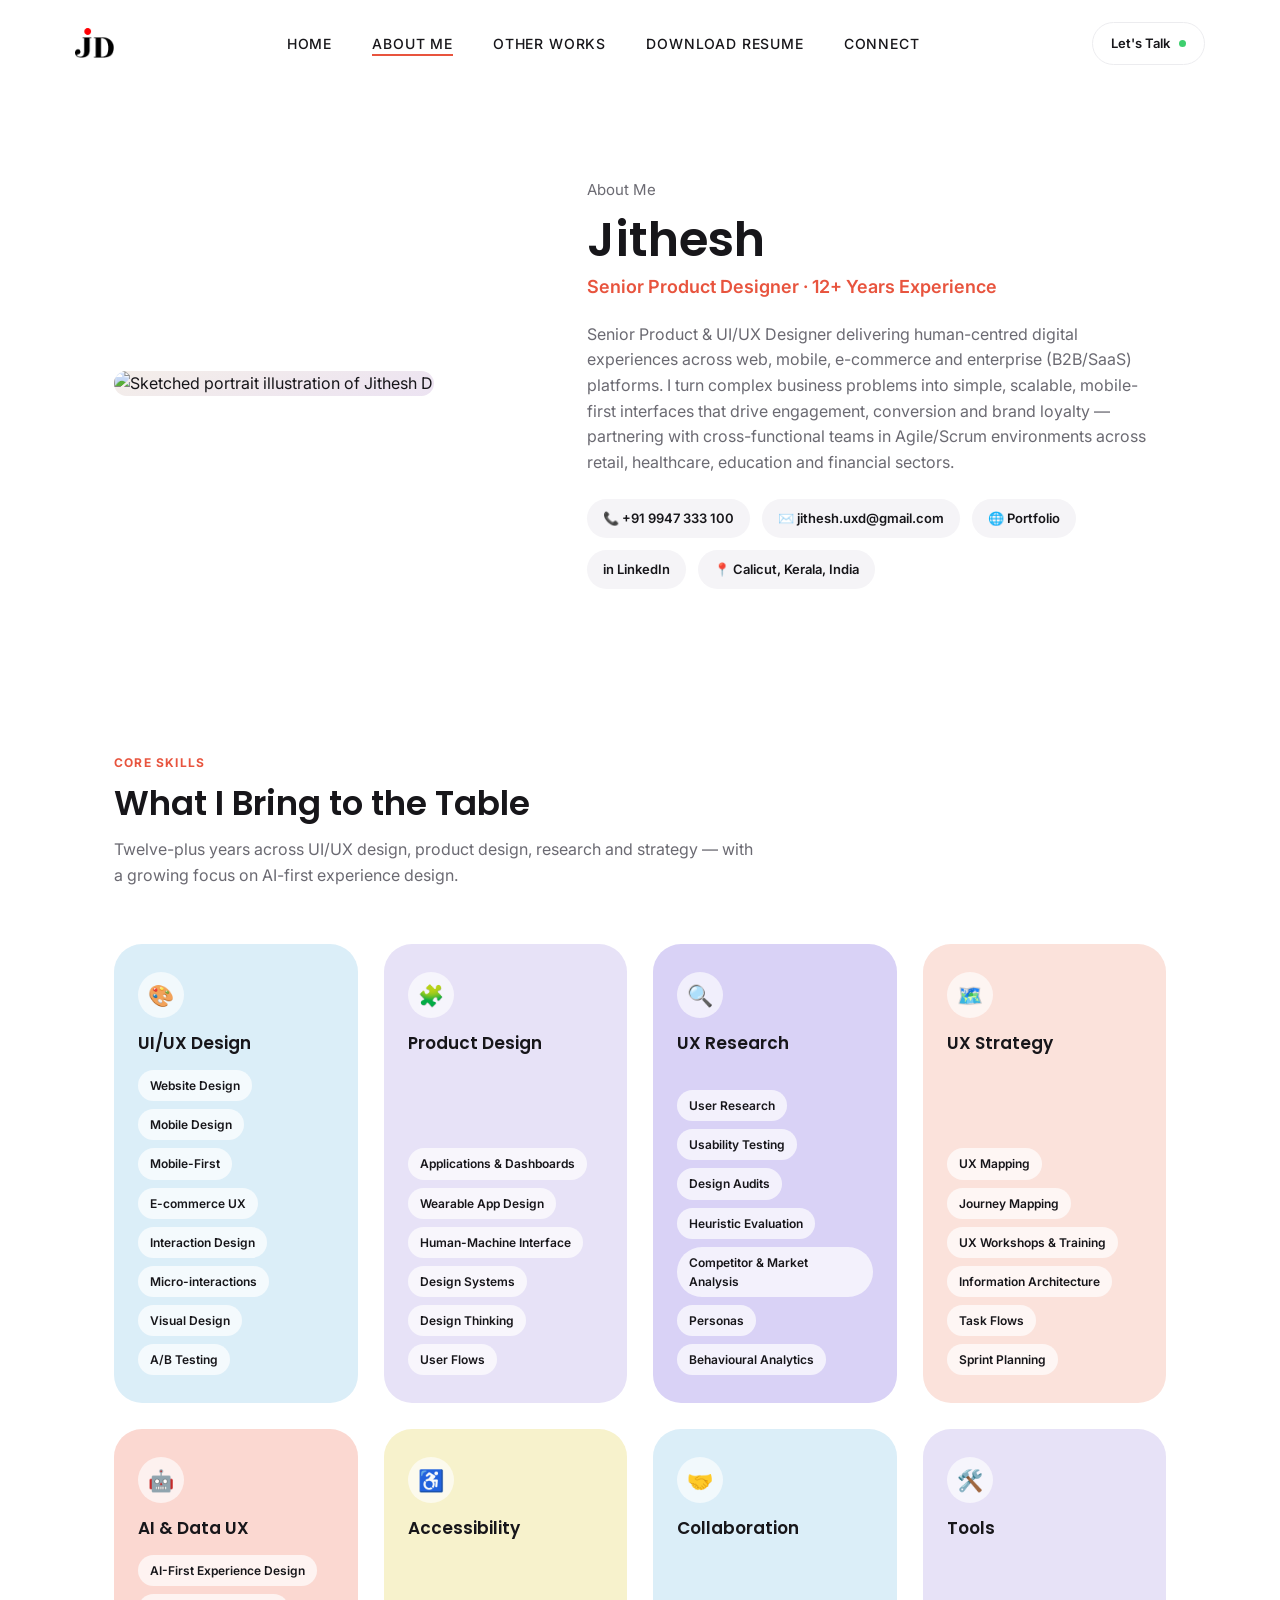
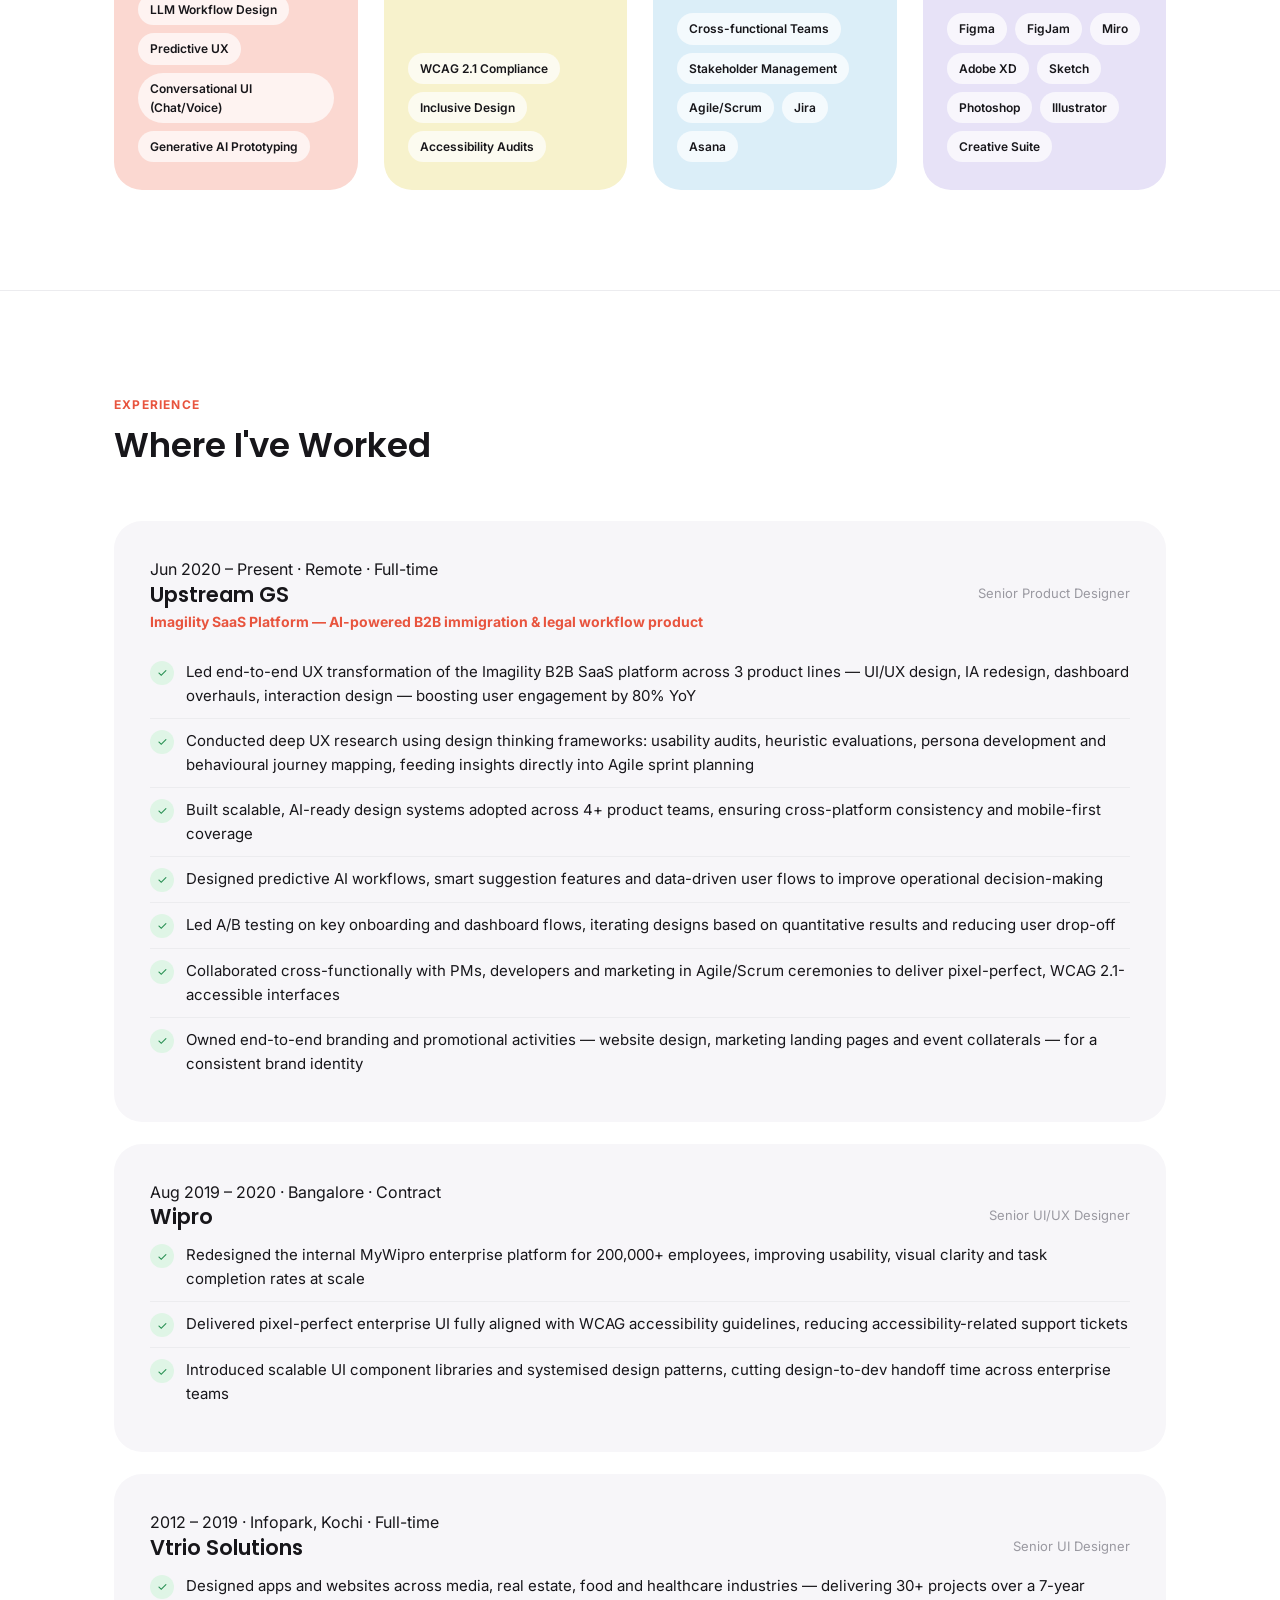
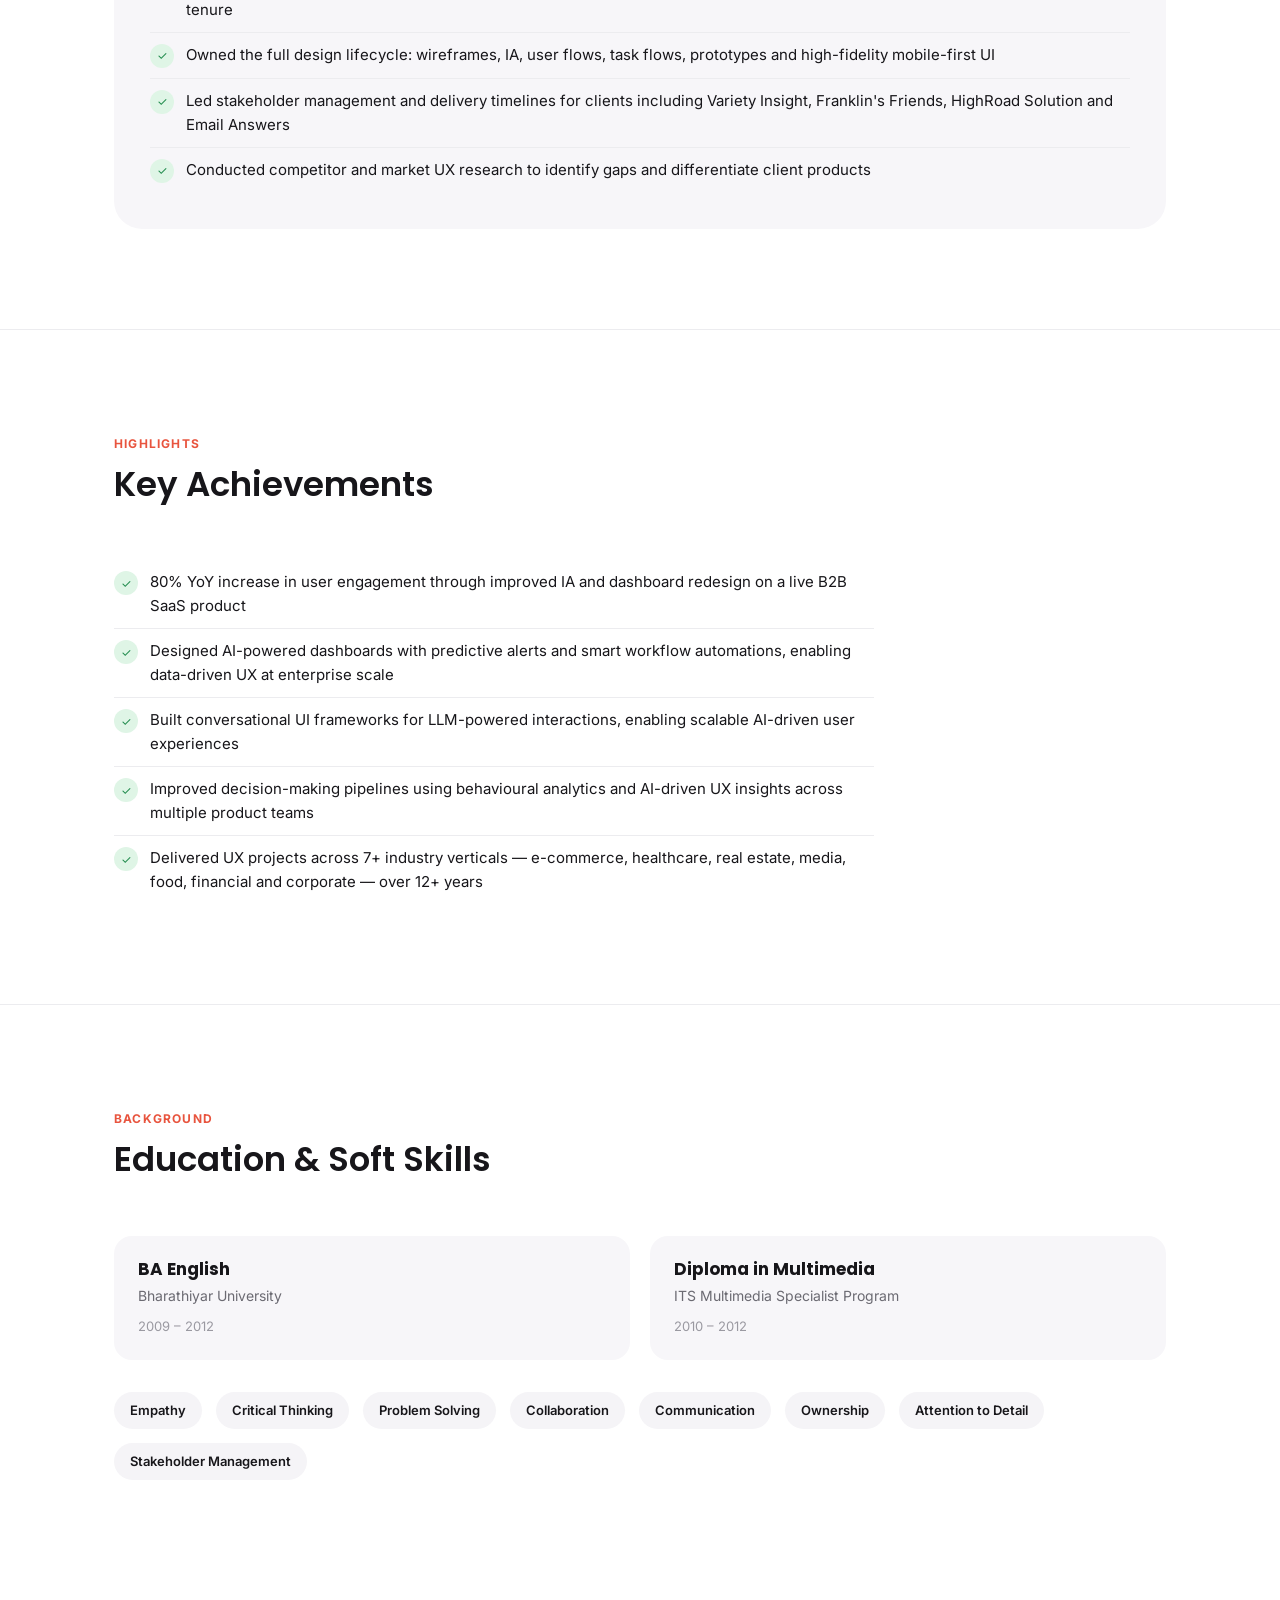
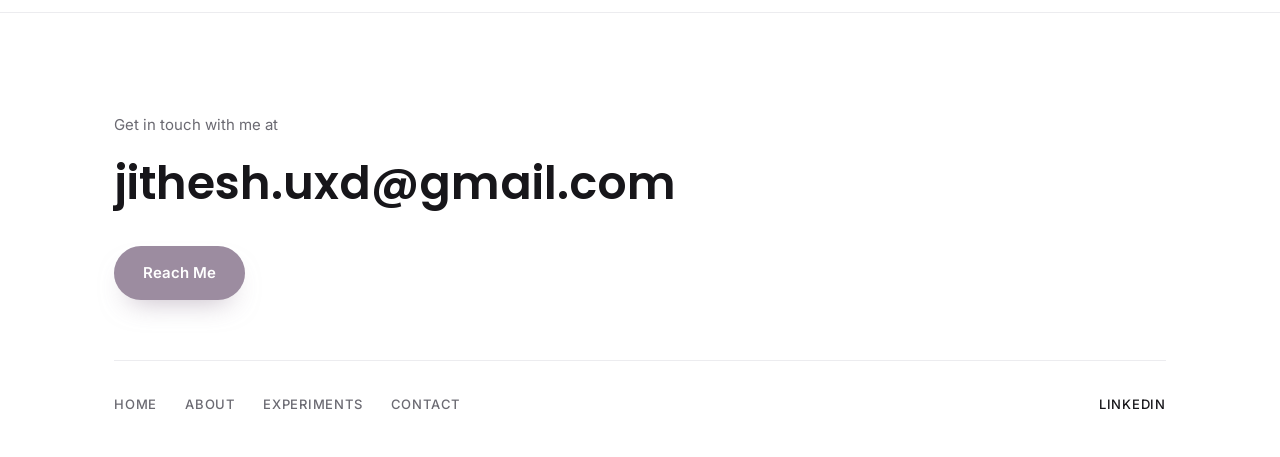
==== commit c9672401: "Add files via upload" ====
--- a/about.html
+++ b/about.html
@@ -3,7 +3,7 @@
 <head>
 <meta charset="UTF-8">
 <meta name="viewport" content="width=device-width, initial-scale=1.0">
-<title>About Me — Jithesh D, Senior Product Designer</title>
+<title>About Me — Jithesh TP, Senior Product Designer</title>
 <meta name="description" content="Jithesh D is a Senior Product & UI/UX Designer with 12+ years of experience across web, mobile, e-commerce and enterprise B2B/SaaS platforms.">
 <link rel="stylesheet" href="css/style.css">
 </head>
@@ -12,13 +12,13 @@
 <header class="site-header">
   <div class="container header-inner">
     <a href="index.html" class="logo"><img src="images/logo.png" alt="JD — Jithesh D logo"></a>
-
-  <nav aria-label="Primary">
+ <nav aria-label="Primary">
       <ul class="nav-list">
         <li><a href="index.html">Home</a></li>
         <li><a href="about.html">About Me</a></li>
         <li><a href="other-projects.html">Other Works</a></li>
-        <li><a href="contact.html">Connect</a></li>
+        <li><a href="Jithesh_Senior_Product_Designer_Resume.pdf" target="_blank" rel="noopener noreferrer" download="Jithesh_Senior_Product_Designer_Resume.pdf">Download Resume</a></li>
+        <li><a href="index.html#contact">Connect</a></li>
       </ul>
     </nav>
 
